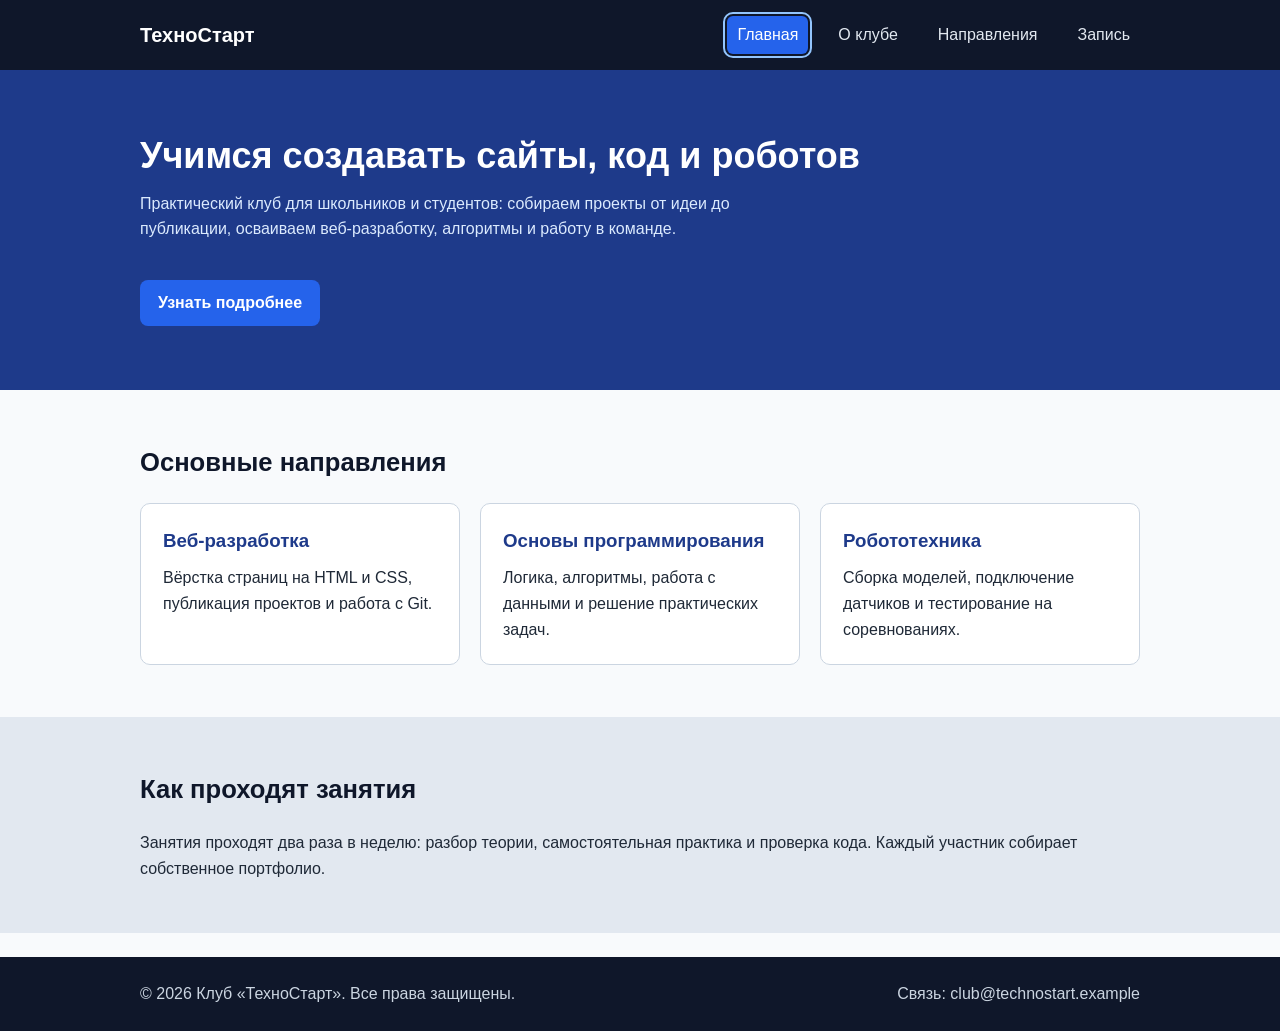
==== courses.html @ 5a8fe723 "Создана начальная версия сайта" ====
<!DOCTYPE html>
<html lang="ru">
<head>
  <meta charset="UTF-8" />
  <meta name="viewport" content="width=device-width, initial-scale=1.0" />
  <title>ТехноСтарт — Клуб программирования и робототехники</title>
  <link rel="stylesheet" href="style.css" />
</head>
<body>
  <header class="site-header">
    <div class="container header-inner">
      <a href="index.html" class="logo">ТехноСтарт</a>
      <nav class="nav" aria-label="Основная навигация">
        <a href="index.html" class="nav-link active">Главная</a>
        <a href="#about" class="nav-link">О клубе</a>
        <a href="#directions" class="nav-link">Направления</a>
        <a href="#contacts" class="nav-link">Запись</a>
      </nav>
    </div>
  </header>

  <main>
    <section class="hero" id="about">
      <div class="container">
        <h1>Учимся создавать сайты, код и роботов</h1>
        <p>
          Практический клуб для школьников и студентов: собираем проекты от идеи до публикации,
          осваиваем веб-разработку, алгоритмы и работу в команде.
        </p>
        <a href="#directions" class="btn">Узнать подробнее</a>
      </div>
    </section>

    <section class="section" id="directions">
      <div class="container">
        <h2>Основные направления</h2>
        <div class="cards">
          <article class="card">
            <h3>Веб-разработка</h3>
            <p>Вёрстка страниц на HTML и CSS, публикация проектов и работа с Git.</p>
          </article>
          <article class="card">
            <h3>Основы программирования</h3>
            <p>Логика, алгоритмы, работа с данными и решение практических задач.</p>
          </article>
          <article class="card">
            <h3>Робототехника</h3>
            <p>Сборка моделей, подключение датчиков и тестирование на соревнованиях.</p>
          </article>
        </div>
      </div>
    </section>

    <section class="section section-alt" id="contacts">
      <div class="container">
        <h2>Как проходят занятия</h2>
        <p>
          Занятия проходят два раза в неделю: разбор теории, самостоятельная практика
          и проверка кода. Каждый участник собирает собственное портфолио.
        </p>
      </div>
    </section>
  </main>

  <footer class="site-footer">
    <div class="container footer-inner">
      <p>© 2026 Клуб «ТехноСтарт». Все права защищены.</p>
      <p>Связь: club@technostart.example</p>
    </div>
  </footer>
</body>
</html>
---- style.css ----
* {
  box-sizing: border-box;
  margin: 0;
  padding: 0;
}

body {
  font-family: Arial, Helvetica, sans-serif;
  line-height: 1.6;
  color: #1f2937;
  background-color: #f8fafc;
}

img {
  max-width: 100%;
  height: auto;
  display: block;
}

.container {
  width: 100%;
  max-width: 1040px;
  margin: 0 auto;
  padding: 0 20px;
}

.site-header {
  background-color: #0f172a;
  color: #ffffff;
  padding: 16px 0;
}

.header-inner {
  display: flex;
  justify-content: space-between;
  align-items: center;
  gap: 16px;
}

.logo {
  color: #ffffff;
  text-decoration: none;
  font-size: 1.25rem;
  font-weight: bold;
}

.nav {
  display: flex;
  gap: 20px;
  flex-wrap: wrap;
}

.nav-link {
  color: #e2e8f0;
  text-decoration: none;
  padding: 6px 10px;
  border-radius: 6px;
  transition: background-color 0.2s ease, color 0.2s ease;
}

.nav-link:hover,
.nav-link:focus-visible,
.nav-link.active {
  background-color: #2563eb;
  color: #ffffff;
  outline: 2px solid #93c5fd;
  outline-offset: 2px;
}

.hero {
  background-color: #1e3a8a;
  color: #ffffff;
  padding: 64px 0;
}

.hero h1 {
  font-size: 2.25rem;
  margin-bottom: 14px;
  line-height: 1.2;
}

.hero p {
  max-width: 640px;
  margin-bottom: 24px;
  color: #dbeafe;
}

.page-head {
  background-color: #e0e7ff;
  padding: 44px 0;
}

.page-head h1 {
  font-size: 2rem;
  margin-bottom: 8px;
  color: #1e1b4b;
}

.section {
  padding: 52px 0;
}

.section-alt {
  background-color: #e2e8f0;
}

.section h2 {
  font-size: 1.6rem;
  margin-bottom: 20px;
  color: #0f172a;
}

.cards {
  display: grid;
  grid-template-columns: repeat(3, 1fr);
  gap: 20px;
}

.card {
  background-color: #ffffff;
  padding: 22px;
  border-radius: 10px;
  border: 1px solid #cbd5e1;
}

.card h3 {
  margin-bottom: 10px;
  color: #1e3a8a;
}

.btn {
  display: inline-block;
  margin-top: 14px;
  padding: 10px 18px;
  background-color: #2563eb;
  color: #ffffff;
  text-decoration: none;
  border-radius: 8px;
  font-weight: bold;
}

.btn:hover,
.btn:focus-visible {
  background-color: #1d4ed8;
  outline: 2px solid #0f172a;
  outline-offset: 2px;
}

.site-footer {
  background-color: #0f172a;
  color: #cbd5e1;
  padding: 24px 0;
  margin-top: 24px;
}

.footer-inner {
  display: flex;
  justify-content: space-between;
  align-items: center;
  gap: 12px;
  flex-wrap: wrap;
}

.footer-link {
  color: #93c5fd;
  text-decoration: none;
}

.footer-link:hover,
.footer-link:focus-visible {
  text-decoration: underline;
}

/* Планшеты и узкие экраны (до 900px) */
@media (max-width: 900px) {
  .cards {
    grid-template-columns: repeat(2, 1fr);
  }

  .hero h1 {
    font-size: 1.85rem;
  }
}

/* Мобильные экраны (до 600px) */
@media (max-width: 600px) {
  .container {
    padding: 0 14px;
  }

  .header-inner {
    flex-direction: column;
    align-items: flex-start;
  }

  .nav {
    width: 100%;
    flex-direction: column;
    gap: 8px;
  }

  .nav-link {
    display: block;
    width: 100%;
    padding: 10px 12px;
    background-color: #1e293b;
  }

  .cards {
    grid-template-columns: 1fr;
  }

  .hero {
    padding: 40px 0;
  }

  .hero h1 {
    font-size: 1.5rem;
  }
}
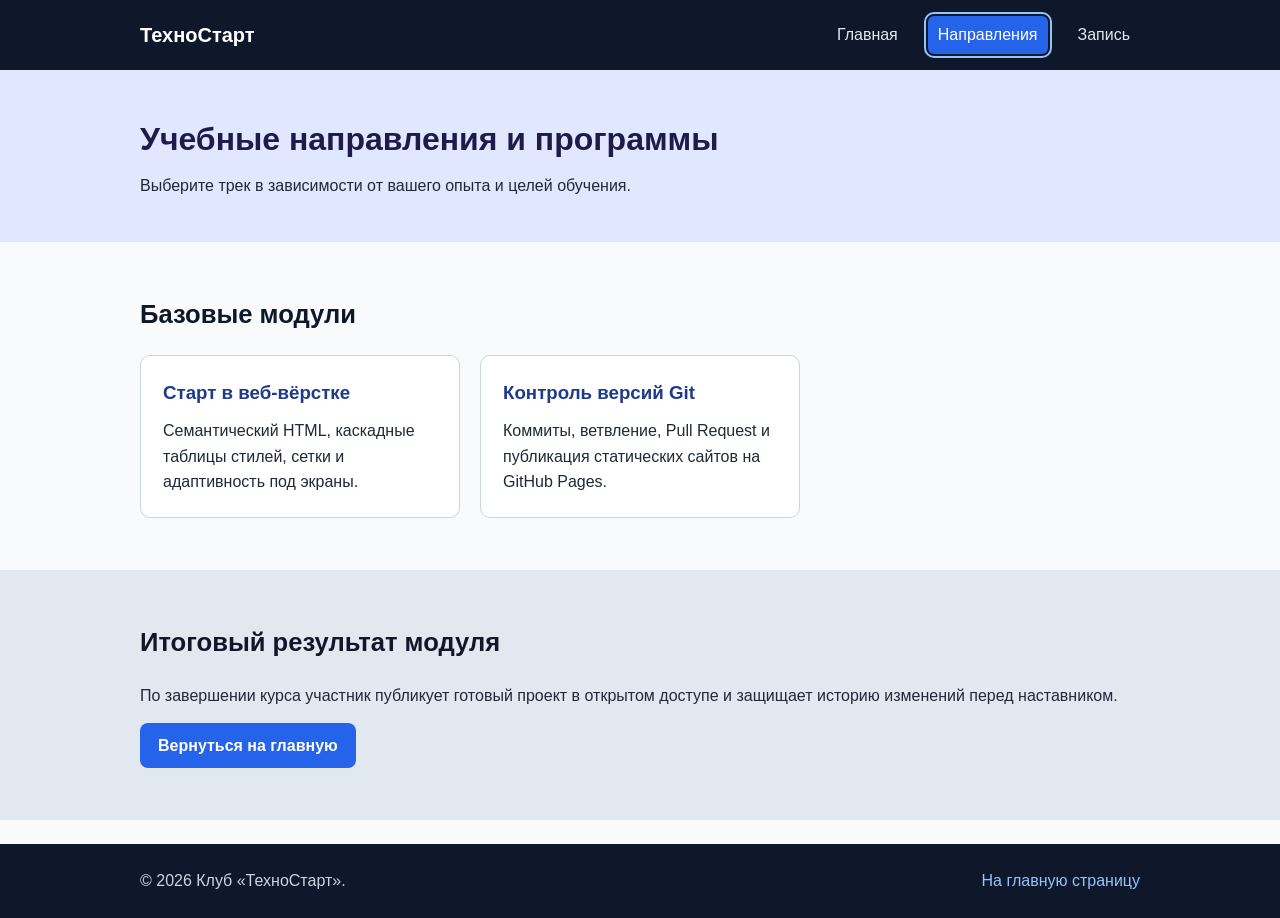
==== commit 8bf66017: "Добавлена вторая страница" ====
--- a/courses.html
+++ b/courses.html
@@ -3,7 +3,7 @@
 <head>
   <meta charset="UTF-8" />
   <meta name="viewport" content="width=device-width, initial-scale=1.0" />
-  <title>ТехноСтарт — Клуб программирования и робототехники</title>
+  <title>Направления занятий — ТехноСтарт</title>
   <link rel="stylesheet" href="style.css" />
 </head>
 <body>
@@ -11,61 +11,53 @@
     <div class="container header-inner">
       <a href="index.html" class="logo">ТехноСтарт</a>
       <nav class="nav" aria-label="Основная навигация">
-        <a href="index.html" class="nav-link active">Главная</a>
-        <a href="#about" class="nav-link">О клубе</a>
-        <a href="#directions" class="nav-link">Направления</a>
-        <a href="#contacts" class="nav-link">Запись</a>
+        <a href="index.html" class="nav-link">Главная</a>
+        <a href="courses.html" class="nav-link active">Направления</a>
+        <a href="index.html#contacts" class="nav-link">Запись</a>
       </nav>
     </div>
   </header>
 
   <main>
-    <section class="hero" id="about">
+    <section class="page-head">
       <div class="container">
-        <h1>Учимся создавать сайты, код и роботов</h1>
-        <p>
-          Практический клуб для школьников и студентов: собираем проекты от идеи до публикации,
-          осваиваем веб-разработку, алгоритмы и работу в команде.
-        </p>
-        <a href="#directions" class="btn">Узнать подробнее</a>
+        <h1>Учебные направления и программы</h1>
+        <p>Выберите трек в зависимости от вашего опыта и целей обучения.</p>
       </div>
     </section>
 
-    <section class="section" id="directions">
+    <section class="section">
       <div class="container">
-        <h2>Основные направления</h2>
+        <h2>Базовые модули</h2>
         <div class="cards">
           <article class="card">
-            <h3>Веб-разработка</h3>
-            <p>Вёрстка страниц на HTML и CSS, публикация проектов и работа с Git.</p>
+            <h3>Старт в веб-вёрстке</h3>
+            <p>Семантический HTML, каскадные таблицы стилей, сетки и адаптивность под экраны.</p>
           </article>
           <article class="card">
-            <h3>Основы программирования</h3>
-            <p>Логика, алгоритмы, работа с данными и решение практических задач.</p>
-          </article>
-          <article class="card">
-            <h3>Робототехника</h3>
-            <p>Сборка моделей, подключение датчиков и тестирование на соревнованиях.</p>
+            <h3>Контроль версий Git</h3>
+            <p>Коммиты, ветвление, Pull Request и публикация статических сайтов на GitHub Pages.</p>
           </article>
         </div>
       </div>
     </section>
 
-    <section class="section section-alt" id="contacts">
+    <section class="section section-alt">
       <div class="container">
-        <h2>Как проходят занятия</h2>
+        <h2>Итоговый результат модуля</h2>
         <p>
-          Занятия проходят два раза в неделю: разбор теории, самостоятельная практика
-          и проверка кода. Каждый участник собирает собственное портфолио.
+          По завершении курса участник публикует готовый проект в открытом доступе и защищает
+          историю изменений перед наставником.
         </p>
+        <a href="index.html" class="btn">Вернуться на главную</a>
       </div>
     </section>
   </main>
 
   <footer class="site-footer">
     <div class="container footer-inner">
-      <p>© 2026 Клуб «ТехноСтарт». Все права защищены.</p>
-      <p>Связь: club@technostart.example</p>
+      <p>© 2026 Клуб «ТехноСтарт».</p>
+      <a href="index.html" class="footer-link">На главную страницу</a>
     </div>
   </footer>
 </body>
